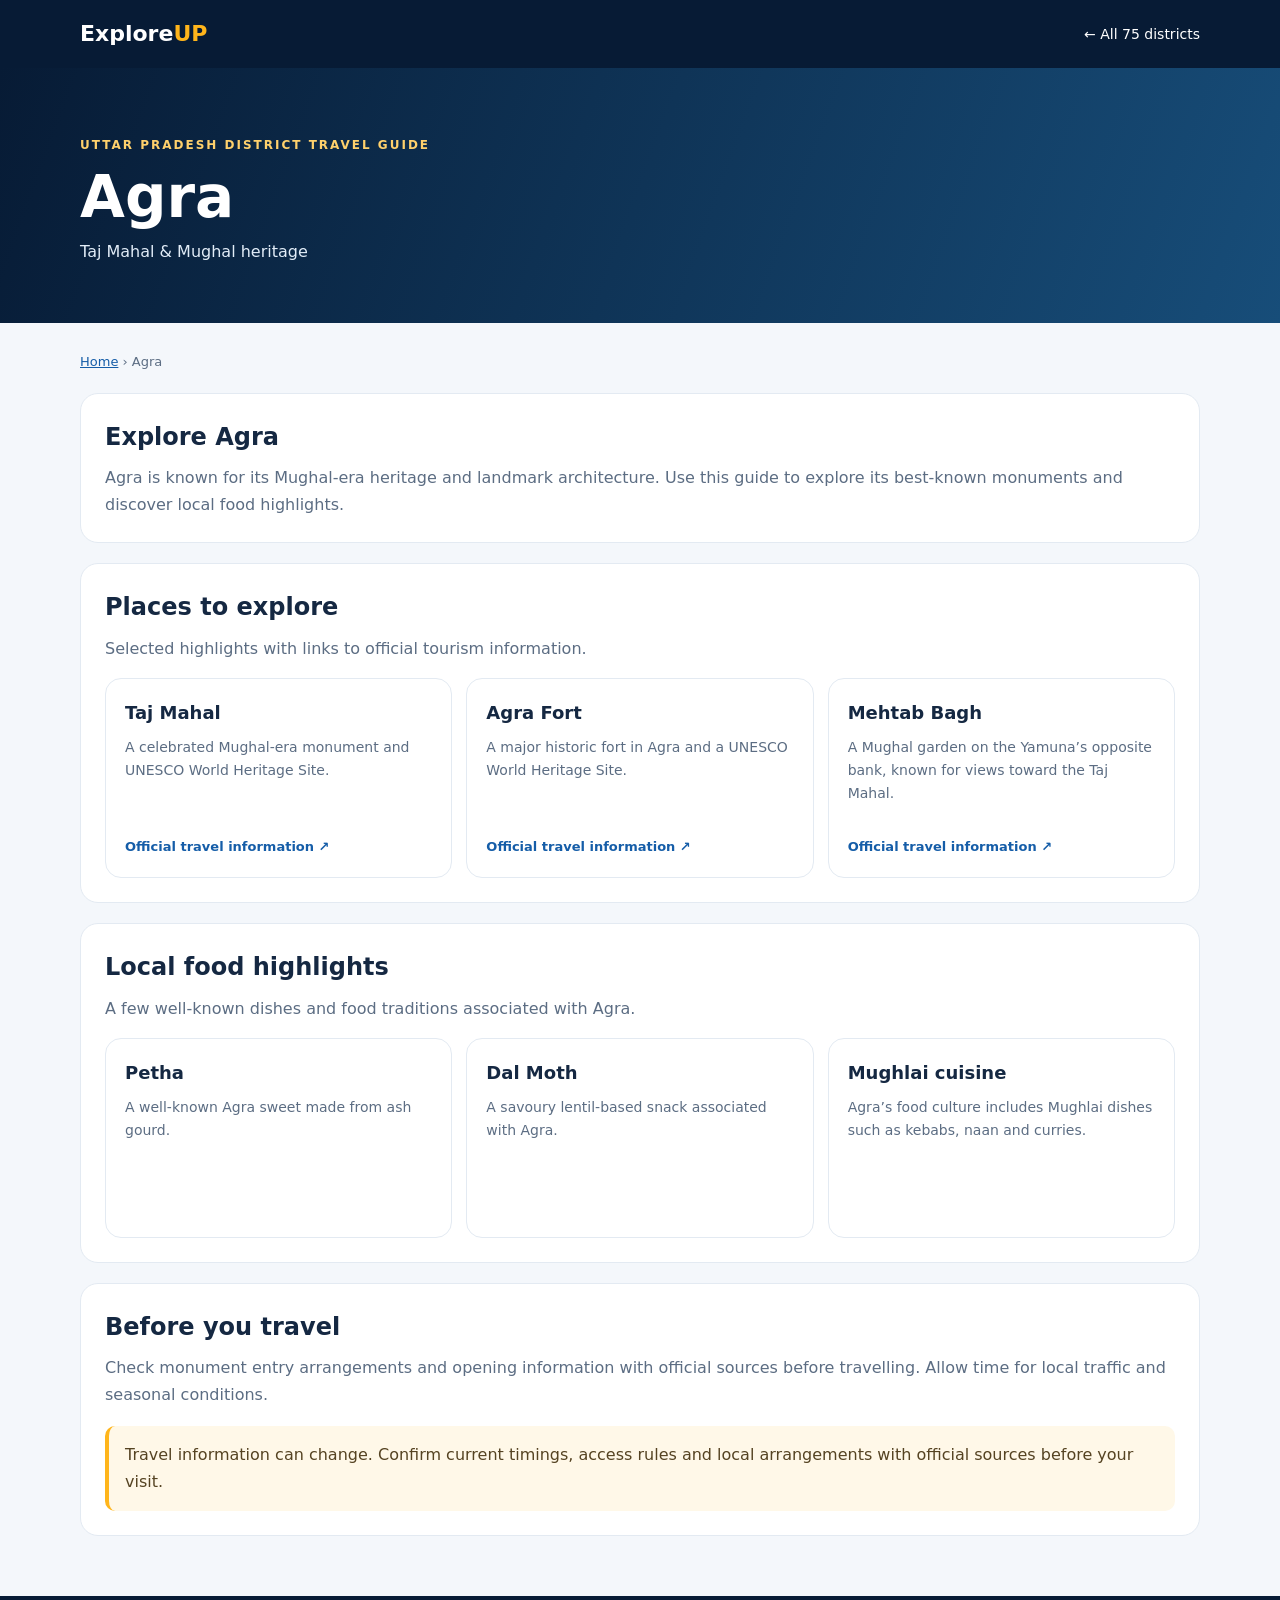
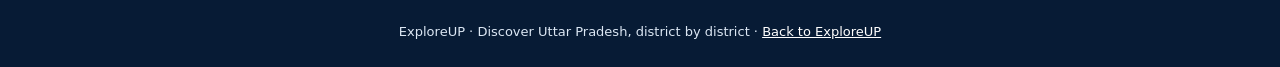
==== agra.html @ e31b7db6 "Add SEO travel guide page for Agra" ====
<!doctype html>
<html lang="en-IN">
<head>
<meta charset="utf-8">
<meta name="viewport" content="width=device-width,initial-scale=1">
<title>Agra Travel Guide — Taj Mahal, Agra Fort &amp; Local Food | ExploreUP</title>
<meta name="description" content="Explore Agra’s Taj Mahal, Agra Fort and Mehtab Bagh, plus local food highlights such as petha and dal moth. Plan a heritage visit with ExploreUP.">
<meta name="robots" content="index,follow,max-image-preview:large">
<link rel="canonical" href="https://exploreup-five.vercel.app/agra.html">
<meta property="og:type" content="website">
<meta property="og:site_name" content="ExploreUP">
<meta property="og:title" content="Agra Travel Guide — Taj Mahal, Agra Fort &amp; Local Food | ExploreUP">
<meta property="og:description" content="Explore Agra’s Taj Mahal, Agra Fort and Mehtab Bagh, plus local food highlights such as petha and dal moth. Plan a heritage visit with ExploreUP.">
<meta property="og:url" content="https://exploreup-five.vercel.app/agra.html">
<meta property="og:image" content="https://exploreup-five.vercel.app/images/agra-card.jpg">
<meta property="og:image:alt" content="ExploreUP Uttar Pradesh travel guide">
<meta name="twitter:card" content="summary_large_image">
<meta name="twitter:title" content="Agra Travel Guide — Taj Mahal, Agra Fort &amp; Local Food | ExploreUP">
<meta name="twitter:description" content="Explore Agra’s Taj Mahal, Agra Fort and Mehtab Bagh, plus local food highlights such as petha and dal moth. Plan a heritage visit with ExploreUP.">
<meta name="twitter:image" content="https://exploreup-five.vercel.app/images/agra-card.jpg">
<script type="application/ld+json">{"@context":"https://schema.org","@graph":[{"@type":"WebPage","name":"Agra Travel Guide — Taj Mahal, Agra Fort & Local Food | ExploreUP","description":"Explore Agra’s Taj Mahal, Agra Fort and Mehtab Bagh, plus local food highlights such as petha and dal moth. Plan a heritage visit with ExploreUP.","url":"https://exploreup-five.vercel.app/agra.html","inLanguage":"en-IN","isPartOf":{"@type":"WebSite","name":"ExploreUP","url":"https://exploreup-five.vercel.app/"}},{"@type":"BreadcrumbList","itemListElement":[{"@type":"ListItem","position":1,"name":"Home","item":"https://exploreup-five.vercel.app/"},{"@type":"ListItem","position":2,"name":"Agra","item":"https://exploreup-five.vercel.app/agra.html"}]}]}</script>
<style>
:root{color-scheme:light;--navy:#071b35;--blue:#155da8;--gold:#ffb51b;--ink:#152842;--muted:#5c6d83;--paper:#f4f7fb}
*{box-sizing:border-box}body{margin:0;background:var(--paper);color:var(--ink);font:16px/1.65 Inter,system-ui,-apple-system,Segoe UI,sans-serif}a{color:inherit}.top{background:var(--navy);color:#fff;padding:16px max(5%,calc((100% - 1120px)/2));display:flex;justify-content:space-between;align-items:center}.brand{font-size:22px;font-weight:850;text-decoration:none}.brand span{color:var(--gold)}.top a.back{color:#fff;text-decoration:none;font-size:14px}.hero{background:linear-gradient(110deg,#071b35,#174d79);color:#fff;padding:68px max(5%,calc((100% - 1120px)/2)) 58px}.eyebrow{color:#ffd16c;font-size:12px;font-weight:800;letter-spacing:2px;text-transform:uppercase}.hero h1{font-size:clamp(36px,6vw,58px);line-height:1.08;margin:10px 0}.hero p{max-width:760px;color:#e2edf8;margin:0}.wrap{width:min(1120px,90%);margin:28px auto 60px}.crumb{font-size:13px;color:var(--muted);margin-bottom:20px}.crumb a{color:var(--blue)}.intro,.panel{background:#fff;border:1px solid #e3eaf2;border-radius:18px;padding:24px;margin-bottom:20px}.intro h2,.panel h2{margin:0 0 8px;font-size:24px}.muted{color:var(--muted);margin:0}.grid{display:grid;grid-template-columns:repeat(3,minmax(0,1fr));gap:14px;margin-top:16px}.item{background:#fff;border:1px solid #e3eaf2;border-radius:16px;padding:19px;display:flex;flex-direction:column;min-height:200px}.item h3{font-size:18px;margin:0 0 8px}.item p{font-size:14px;color:var(--muted);margin:0 0 16px;flex:1}.item a{font-size:13px;color:var(--blue);font-weight:800;text-decoration:none}.note{background:#fff8e8;border-left:4px solid var(--gold);border-radius:10px;padding:16px;margin-top:18px;color:#554322}.foot{background:var(--navy);color:#dce7f4;padding:25px 5%;text-align:center;font-size:13px}.foot a{color:#fff}@media(max-width:760px){.grid{grid-template-columns:1fr}.hero{padding-top:48px}.intro,.panel{padding:19px}.top{padding-left:5%;padding-right:5%}}
</style>
</head>
<body>
<nav class="top"><a class="brand" href="/">Explore<span>UP</span></a><a class="back" href="/">← All 75 districts</a></nav>
<header class="hero"><div class="eyebrow">Uttar Pradesh district travel guide</div><h1>Agra</h1><p>Taj Mahal &amp; Mughal heritage</p></header>
<main class="wrap">
<div class="crumb"><a href="/">Home</a> › Agra</div>
<section class="intro"><h2>Explore Agra</h2><p class="muted">Agra is known for its Mughal-era heritage and landmark architecture. Use this guide to explore its best-known monuments and discover local food highlights.</p></section>
<section class="panel"><h2>Places to explore</h2><p class="muted">Selected highlights with links to official tourism information.</p><div class="grid"><article class="item"><h3>Taj Mahal</h3><p>A celebrated Mughal-era monument and UNESCO World Heritage Site.</p><a href="https://www.incredibleindia.gov.in/en/uttar-pradesh/agra/taj-mahal" target="_blank" rel="noopener noreferrer">Official travel information ↗</a></article><article class="item"><h3>Agra Fort</h3><p>A major historic fort in Agra and a UNESCO World Heritage Site.</p><a href="https://www.incredibleindia.gov.in/en/uttar-pradesh/agra/agra-fort" target="_blank" rel="noopener noreferrer">Official travel information ↗</a></article><article class="item"><h3>Mehtab Bagh</h3><p>A Mughal garden on the Yamuna’s opposite bank, known for views toward the Taj Mahal.</p><a href="https://www.incredibleindia.gov.in/en/uttar-pradesh/agra/mehtab-bagh" target="_blank" rel="noopener noreferrer">Official travel information ↗</a></article></div></section>
<section class="panel"><h2>Local food highlights</h2><p class="muted">A few well-known dishes and food traditions associated with Agra.</p><div class="grid"><article class="item"><h3>Petha</h3><p>A well-known Agra sweet made from ash gourd.</p></article><article class="item"><h3>Dal Moth</h3><p>A savoury lentil-based snack associated with Agra.</p></article><article class="item"><h3>Mughlai cuisine</h3><p>Agra’s food culture includes Mughlai dishes such as kebabs, naan and curries.</p></article></div></section>
<section class="panel"><h2>Before you travel</h2><p class="muted">Check monument entry arrangements and opening information with official sources before travelling. Allow time for local traffic and seasonal conditions.</p><div class="note">Travel information can change. Confirm current timings, access rules and local arrangements with official sources before your visit.</div></section>
</main>
<footer class="foot">ExploreUP · Discover Uttar Pradesh, district by district · <a href="/">Back to ExploreUP</a></footer>
</body></html>
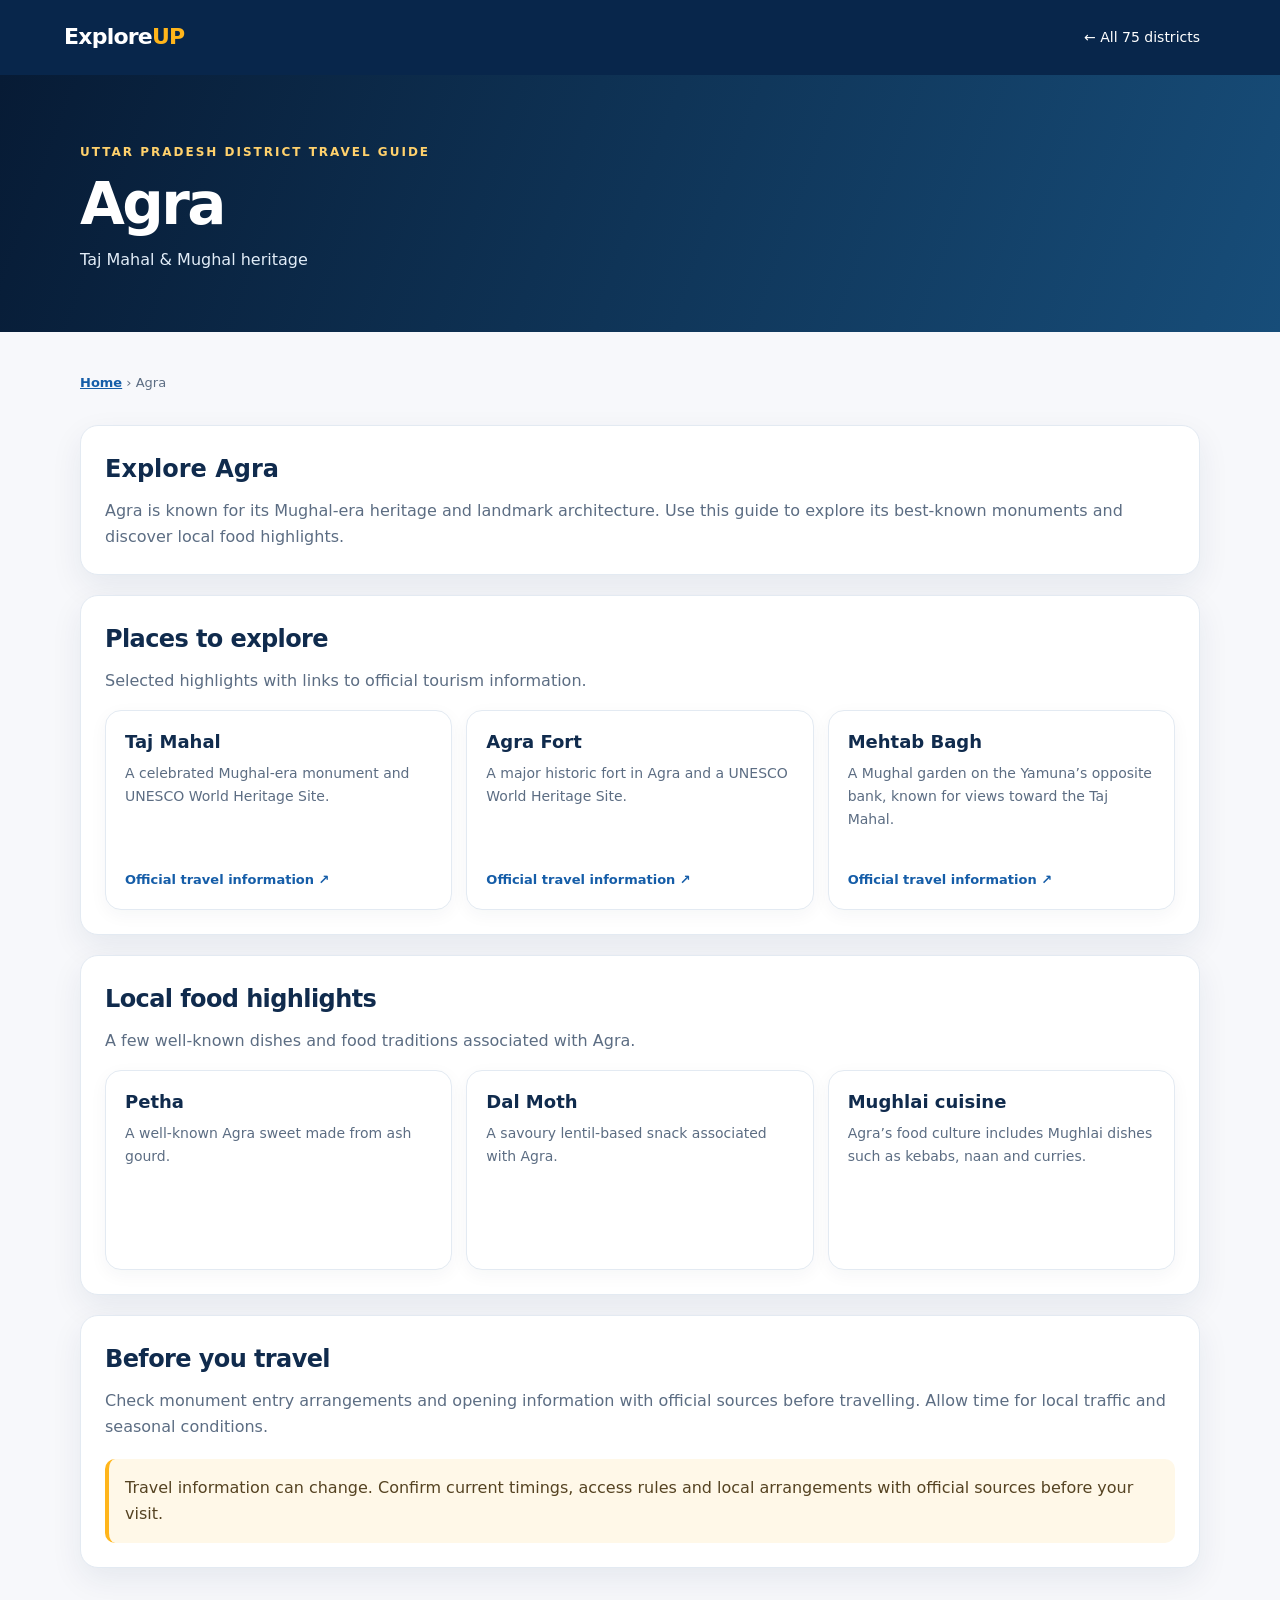
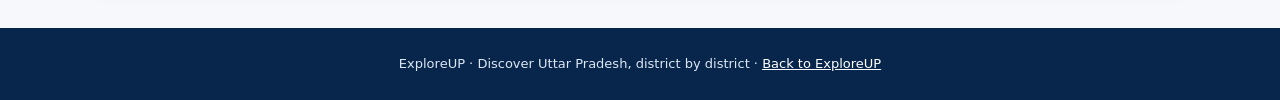
==== commit 5ad9cd32: "feat: apply UI UX Pro Max design system across ExploreUP pages" ====
--- a/agra.html
+++ b/agra.html
@@ -23,6 +23,7 @@
 :root{color-scheme:light;--navy:#071b35;--blue:#155da8;--gold:#ffb51b;--ink:#152842;--muted:#5c6d83;--paper:#f4f7fb}
 *{box-sizing:border-box}body{margin:0;background:var(--paper);color:var(--ink);font:16px/1.65 Inter,system-ui,-apple-system,Segoe UI,sans-serif}a{color:inherit}.top{background:var(--navy);color:#fff;padding:16px max(5%,calc((100% - 1120px)/2));display:flex;justify-content:space-between;align-items:center}.brand{font-size:22px;font-weight:850;text-decoration:none}.brand span{color:var(--gold)}.top a.back{color:#fff;text-decoration:none;font-size:14px}.hero{background:linear-gradient(110deg,#071b35,#174d79);color:#fff;padding:68px max(5%,calc((100% - 1120px)/2)) 58px}.eyebrow{color:#ffd16c;font-size:12px;font-weight:800;letter-spacing:2px;text-transform:uppercase}.hero h1{font-size:clamp(36px,6vw,58px);line-height:1.08;margin:10px 0}.hero p{max-width:760px;color:#e2edf8;margin:0}.wrap{width:min(1120px,90%);margin:28px auto 60px}.crumb{font-size:13px;color:var(--muted);margin-bottom:20px}.crumb a{color:var(--blue)}.intro,.panel{background:#fff;border:1px solid #e3eaf2;border-radius:18px;padding:24px;margin-bottom:20px}.intro h2,.panel h2{margin:0 0 8px;font-size:24px}.muted{color:var(--muted);margin:0}.grid{display:grid;grid-template-columns:repeat(3,minmax(0,1fr));gap:14px;margin-top:16px}.item{background:#fff;border:1px solid #e3eaf2;border-radius:16px;padding:19px;display:flex;flex-direction:column;min-height:200px}.item h3{font-size:18px;margin:0 0 8px}.item p{font-size:14px;color:var(--muted);margin:0 0 16px;flex:1}.item a{font-size:13px;color:var(--blue);font-weight:800;text-decoration:none}.note{background:#fff8e8;border-left:4px solid var(--gold);border-radius:10px;padding:16px;margin-top:18px;color:#554322}.foot{background:var(--navy);color:#dce7f4;padding:25px 5%;text-align:center;font-size:13px}.foot a{color:#fff}@media(max-width:760px){.grid{grid-template-columns:1fr}.hero{padding-top:48px}.intro,.panel{padding:19px}.top{padding-left:5%;padding-right:5%}}
 </style>
+<link rel="stylesheet" href="/css/sitewide-design-system.css?v=20261111-1">
 </head>
 <body>
 <nav class="top"><a class="brand" href="/">Explore<span>UP</span></a><a class="back" href="/">← All 75 districts</a></nav>
--- a/css/sitewide-design-system.css
+++ b/css/sitewide-design-system.css
@@ -0,0 +1,43 @@
+/* ExploreUP — site-wide UI/UX Pro Max design system */
+:root{--eu-ink:#102b4d;--eu-navy:#08264b;--eu-blue:#1769c2;--eu-gold:#c9a24b;--eu-paper:#f7f8fb;--eu-muted:#687b92;--eu-border:#e2e9f2;--eu-surface:#fff;--eu-shadow:0 12px 32px rgba(16,43,77,.075);--eu-radius:18px}
+html{scroll-behavior:smooth;scroll-padding-top:84px}
+body{background:var(--eu-paper)!important;color:var(--eu-ink)!important;font-family:Inter,ui-sans-serif,system-ui,-apple-system,"Segoe UI",sans-serif!important;line-height:1.65}
+a{transition:color .18s ease,background-color .18s ease,border-color .18s ease}
+:where(.top,.nav){min-height:68px;gap:14px;padding-inline:clamp(18px,5vw,64px)!important;background:var(--eu-navy)!important;color:#fff!important;box-shadow:0 3px 18px rgba(8,38,75,.12)}
+:where(.brand,.logo){font-weight:850;letter-spacing:-.035em}
+:where(.back){border-radius:999px!important;padding:10px 16px!important;min-height:42px;display:inline-flex;align-items:center;justify-content:center}
+:where(.hero){position:relative;isolation:isolate;overflow:hidden;background-color:var(--eu-navy)!important;color:#fff!important}
+:where(.hero h1){font-weight:850;letter-spacing:-.045em;line-height:1.08}
+:where(.hero p){max-width:720px;line-height:1.75}
+:where(.wrap){width:min(1120px,92%)!important;margin-inline:auto}
+:where(.panel,.intro,.content-card,.card,.compare,.tips,.item,.tip,.tip-card,.compareItem,.citytool){background:var(--eu-surface);border:1px solid var(--eu-border);border-radius:var(--eu-radius);box-shadow:var(--eu-shadow)}
+:where(.panel,.intro,.content-card,.compare){padding:clamp(18px,3vw,30px)}
+:where(.intro,.panel){margin-block:18px}
+:where(.grid){display:grid;grid-template-columns:repeat(auto-fit,minmax(min(100%,230px),1fr));gap:16px}
+:where(.item,.tip,.tip-card,.compareItem,.citytool){padding:18px;box-shadow:0 5px 18px rgba(16,43,77,.045)}
+:where(.item h3,.tip h3,.tip-card h4,.compareItem strong){color:var(--eu-ink);line-height:1.3}
+:where(.muted,.hint,.meta,.status){color:var(--eu-muted)}
+:where(.crumb,.breadcrumb){color:var(--eu-muted);padding-block:12px}
+:where(.crumb a,.breadcrumb a){color:var(--eu-blue);font-weight:700}
+:where(.tabs){gap:9px;padding-block:14px}
+:where(.tabs a){border:1px solid var(--eu-border);border-radius:999px;background:#fff;padding:10px 16px;font-weight:700}
+:where(.tabs a:hover){border-color:var(--eu-blue);color:var(--eu-blue)}
+:where(button,.btn,.go,.submit,.place-source,.compareBtn,.clear){min-height:44px;border-radius:12px;transition:transform .18s ease,box-shadow .18s ease,background-color .18s ease}
+:where(button,.btn,.go,.submit,.place-source):hover{transform:translateY(-1px);box-shadow:0 7px 18px rgba(8,38,75,.12)}
+:where(input,select,textarea){min-height:44px;border:1px solid #d5dfeb;border-radius:12px;transition:border-color .18s ease,box-shadow .18s ease}
+:where(input,select,textarea):focus-visible{outline:0;border-color:var(--eu-blue);box-shadow:0 0 0 3px rgba(23,105,194,.15)}
+:where(button,a,input,select,textarea,[tabindex]):focus-visible{outline:3px solid rgba(23,105,194,.65);outline-offset:3px}
+:where(.search-result){border-color:var(--eu-border);border-radius:15px;transition:transform .18s ease,border-color .18s ease,box-shadow .18s ease}
+:where(.search-result:hover){border-color:#9fc2e8;box-shadow:0 7px 20px rgba(16,43,77,.08)}
+:where(.hero-image){border-radius:20px;box-shadow:var(--eu-shadow)}
+:where(.hero-image img,.mini-gallery img){display:block;max-width:100%}
+:where(.content-card h1,.content-card h2,.panel h2){letter-spacing:-.025em}
+:where(.highlight-box,.note){border-radius:14px}
+:where(.mini-gallery){gap:14px}
+:where(.mini-gallery img){border-radius:14px;object-fit:cover}
+:where(.foot,.footer){background:var(--eu-navy)!important;color:#dce7f4!important;padding:28px 5%;text-align:center}
+:where(.foot a,.footer a){color:#fff}
+:where(.empty){border:1px dashed #c7d5e5;border-radius:15px;background:#fff;padding:22px;color:var(--eu-muted)}
+:where(.citytools){grid-template-columns:repeat(auto-fit,minmax(180px,1fr));gap:14px}
+@media(max-width:700px){:where(.top,.nav){min-height:60px;padding-inline:4%!important}:where(.hero){padding-inline:5%!important}:where(.wrap){width:92%!important}:where(.grid){grid-template-columns:1fr}:where(.panel,.intro,.content-card,.compare){padding:18px}:where(.tabs){overflow-x:auto;scrollbar-width:thin}:where(.tabs a){flex:0 0 auto}:where(.hero-image){border-radius:15px}:where(.item,.tip,.tip-card,.compareItem){padding:16px}:where(.search-result){grid-template-columns:1fr auto}}
+@media(prefers-reduced-motion:reduce){*,*::before,*::after{scroll-behavior:auto!important;transition:none!important;animation:none!important}}
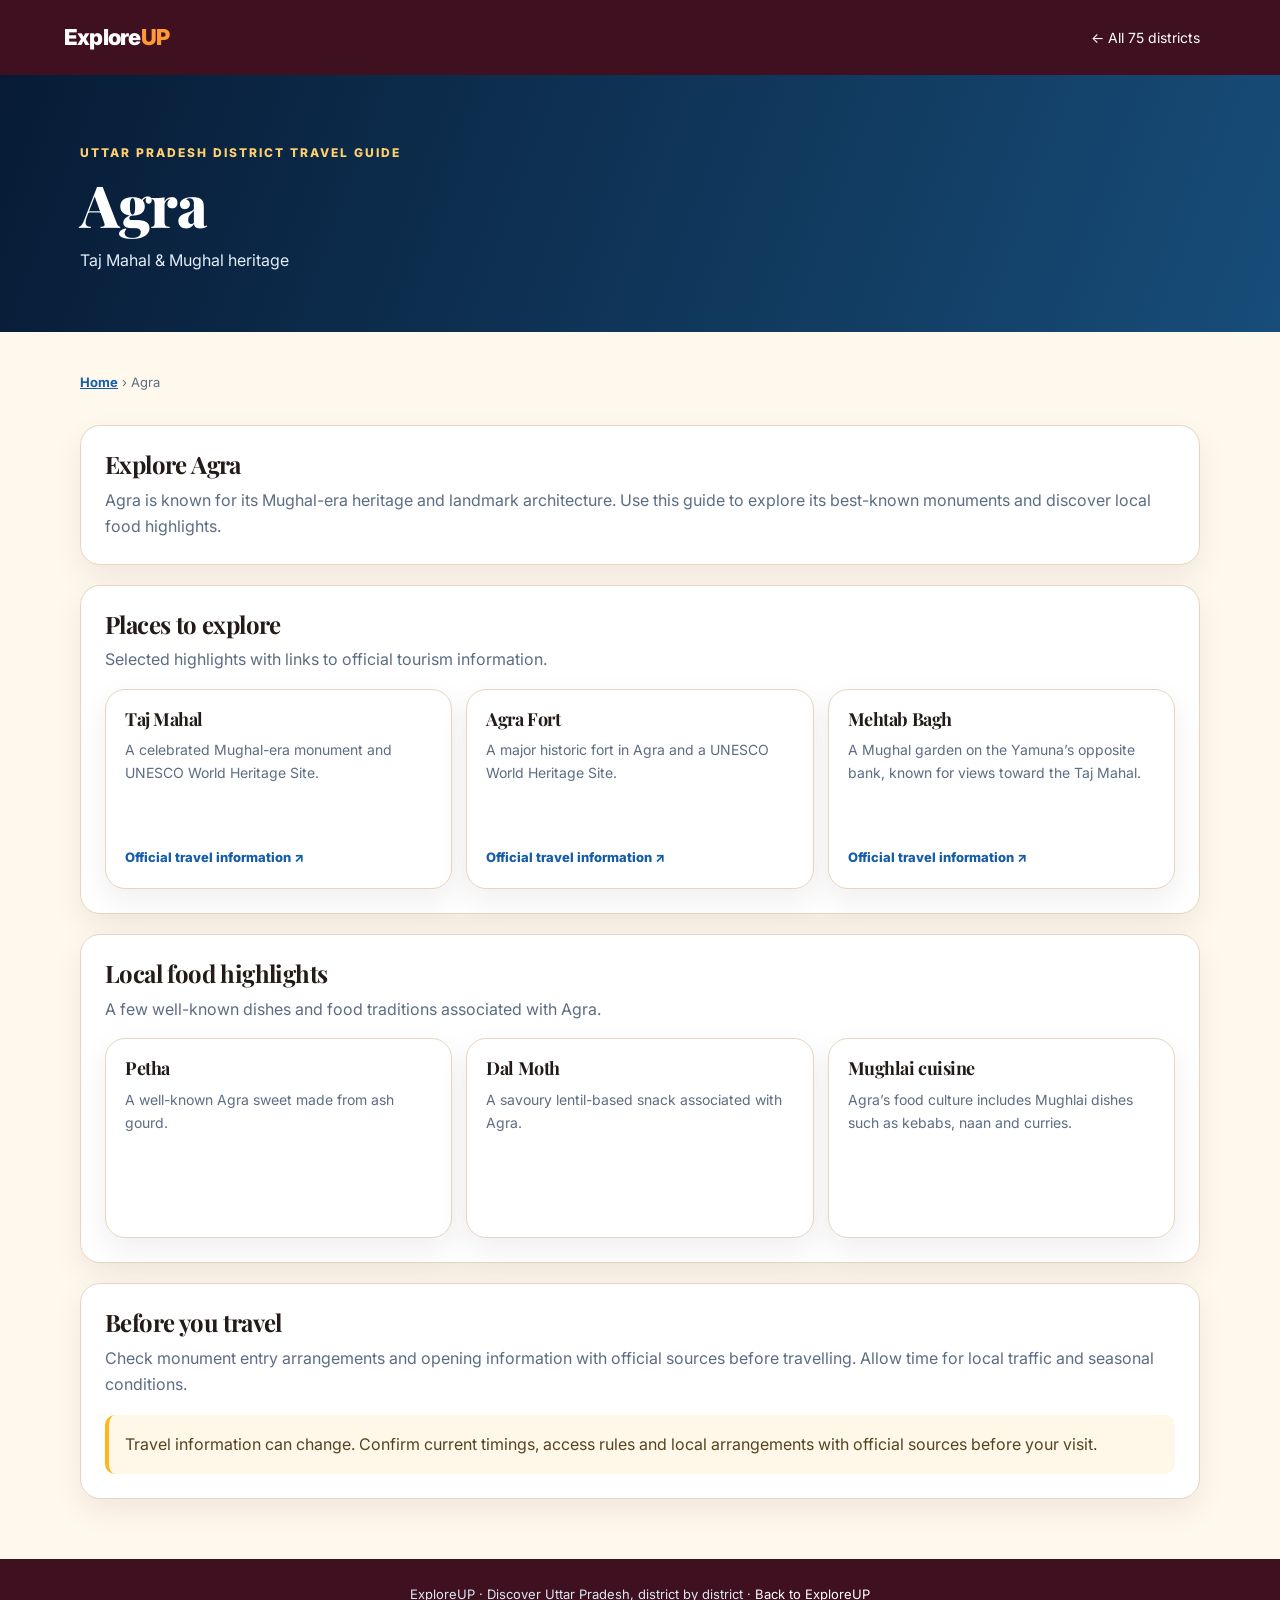
==== commit 45ce5884: "Apply modern heritage design system to secondary page" ====
--- a/agra.html
+++ b/agra.html
@@ -23,7 +23,11 @@
 :root{color-scheme:light;--navy:#071b35;--blue:#155da8;--gold:#ffb51b;--ink:#152842;--muted:#5c6d83;--paper:#f4f7fb}
 *{box-sizing:border-box}body{margin:0;background:var(--paper);color:var(--ink);font:16px/1.65 Inter,system-ui,-apple-system,Segoe UI,sans-serif}a{color:inherit}.top{background:var(--navy);color:#fff;padding:16px max(5%,calc((100% - 1120px)/2));display:flex;justify-content:space-between;align-items:center}.brand{font-size:22px;font-weight:850;text-decoration:none}.brand span{color:var(--gold)}.top a.back{color:#fff;text-decoration:none;font-size:14px}.hero{background:linear-gradient(110deg,#071b35,#174d79);color:#fff;padding:68px max(5%,calc((100% - 1120px)/2)) 58px}.eyebrow{color:#ffd16c;font-size:12px;font-weight:800;letter-spacing:2px;text-transform:uppercase}.hero h1{font-size:clamp(36px,6vw,58px);line-height:1.08;margin:10px 0}.hero p{max-width:760px;color:#e2edf8;margin:0}.wrap{width:min(1120px,90%);margin:28px auto 60px}.crumb{font-size:13px;color:var(--muted);margin-bottom:20px}.crumb a{color:var(--blue)}.intro,.panel{background:#fff;border:1px solid #e3eaf2;border-radius:18px;padding:24px;margin-bottom:20px}.intro h2,.panel h2{margin:0 0 8px;font-size:24px}.muted{color:var(--muted);margin:0}.grid{display:grid;grid-template-columns:repeat(3,minmax(0,1fr));gap:14px;margin-top:16px}.item{background:#fff;border:1px solid #e3eaf2;border-radius:16px;padding:19px;display:flex;flex-direction:column;min-height:200px}.item h3{font-size:18px;margin:0 0 8px}.item p{font-size:14px;color:var(--muted);margin:0 0 16px;flex:1}.item a{font-size:13px;color:var(--blue);font-weight:800;text-decoration:none}.note{background:#fff8e8;border-left:4px solid var(--gold);border-radius:10px;padding:16px;margin-top:18px;color:#554322}.foot{background:var(--navy);color:#dce7f4;padding:25px 5%;text-align:center;font-size:13px}.foot a{color:#fff}@media(max-width:760px){.grid{grid-template-columns:1fr}.hero{padding-top:48px}.intro,.panel{padding:19px}.top{padding-left:5%;padding-right:5%}}
 </style>
-<link rel="stylesheet" href="/css/sitewide-design-system.css?v=20261111-1">
+<link rel="preconnect" href="https://fonts.googleapis.com">
+<link rel="preconnect" href="https://fonts.gstatic.com" crossorigin>
+<link href="https://fonts.googleapis.com/css2?family=Inter:wght@400;500;600;700;800&family=Noto+Sans+Devanagari:wght@400;500;600;700&family=Playfair+Display:wght@600;700&display=swap" rel="stylesheet">
+<link rel="stylesheet" href="/css/sitewide-design-system.css?v=20261111-2">
+<link rel="stylesheet" href="/css/heritage-secondary-pages.css?v=20261111-1">
 </head>
 <body>
 <nav class="top"><a class="brand" href="/">Explore<span>UP</span></a><a class="back" href="/">← All 75 districts</a></nav>
--- a/css/heritage-secondary-pages.css
+++ b/css/heritage-secondary-pages.css
@@ -0,0 +1,69 @@
+/* ExploreUP Modern Heritage — secondary-page alignment
+   Shared visual layer for district and utility pages. No feature behavior is changed. */
+:root{
+  --eu-primary:#A94F0B;
+  --eu-saffron:#FF9933;
+  --eu-maroon:#5B1F2A;
+  --eu-maroon-deep:#3E1020;
+  --eu-cream:#FFF8EC;
+  --eu-paper:#FFF8EC;
+  --eu-ink:#241A18;
+  --eu-muted:#62564F;
+  --eu-border:#E5D6C2;
+  --eu-font-display:"Playfair Display",Georgia,serif;
+  --eu-font-body:"Inter",system-ui,-apple-system,"Segoe UI",sans-serif;
+}
+html{scroll-padding-top:84px}
+body{
+  color:var(--eu-ink)!important;
+  background:var(--eu-cream)!important;
+  font-family:var(--eu-font-body)!important;
+  line-height:1.65;
+  -webkit-font-smoothing:antialiased;
+}
+h1,h2,h3,.section-title{
+  font-family:var(--eu-font-display)!important;
+  letter-spacing:-.025em;
+  line-height:1.2;
+}
+.top,.nav,.foot,.footer{
+  background:var(--eu-maroon-deep)!important;
+}
+.brand span,.logo span{color:var(--eu-saffron)!important}
+.back{
+  border-color:rgba(255,255,255,.32)!important;
+}
+:where(.card,.panel,.content-card,.intro,.item,.compare,.tips,.tip,.tip-card,.compareItem,.citytool,.empty){
+  border-color:var(--eu-border)!important;
+  border-radius:20px!important;
+  box-shadow:0 12px 32px rgba(62,16,32,.07);
+}
+:where(.card,.panel,.content-card,.intro,.item,.compare,.tips,.tip,.tip-card,.compareItem,.citytool){
+  background:#fff!important;
+}
+:where(.muted,.hint,.status,.caption small){color:var(--eu-muted)}
+:where(button,.btn,.go,.submit,.place-source,.compareBtn,.clear,.back,.tabs a){
+  font-family:var(--eu-font-body);
+  touch-action:manipulation;
+}
+:where(button,.btn,.go,.submit,.place-source,.compareBtn,.clear){
+  min-height:44px;
+}
+:where(input,select,textarea){font:inherit;max-width:100%}
+:where(button,a,input,select,textarea,[tabindex]):focus-visible{
+  outline:3px solid #245A78!important;
+  outline-offset:3px!important;
+}
+:where(a,button){-webkit-tap-highlight-color:transparent}
+:where(.tabs a,.back){
+  border-radius:999px;
+}
+@media(max-width:700px){
+  body{line-height:1.6}
+  :where(button,.btn,.go,.submit,.place-source,.compareBtn,.clear){min-height:48px}
+  :where(.wrap,main){max-width:100%;width:92%}
+}
+@media(prefers-reduced-motion:reduce){
+  html{scroll-behavior:auto!important}
+  *,*::before,*::after{scroll-behavior:auto!important;transition-duration:.01ms!important;animation-duration:.01ms!important}
+}
